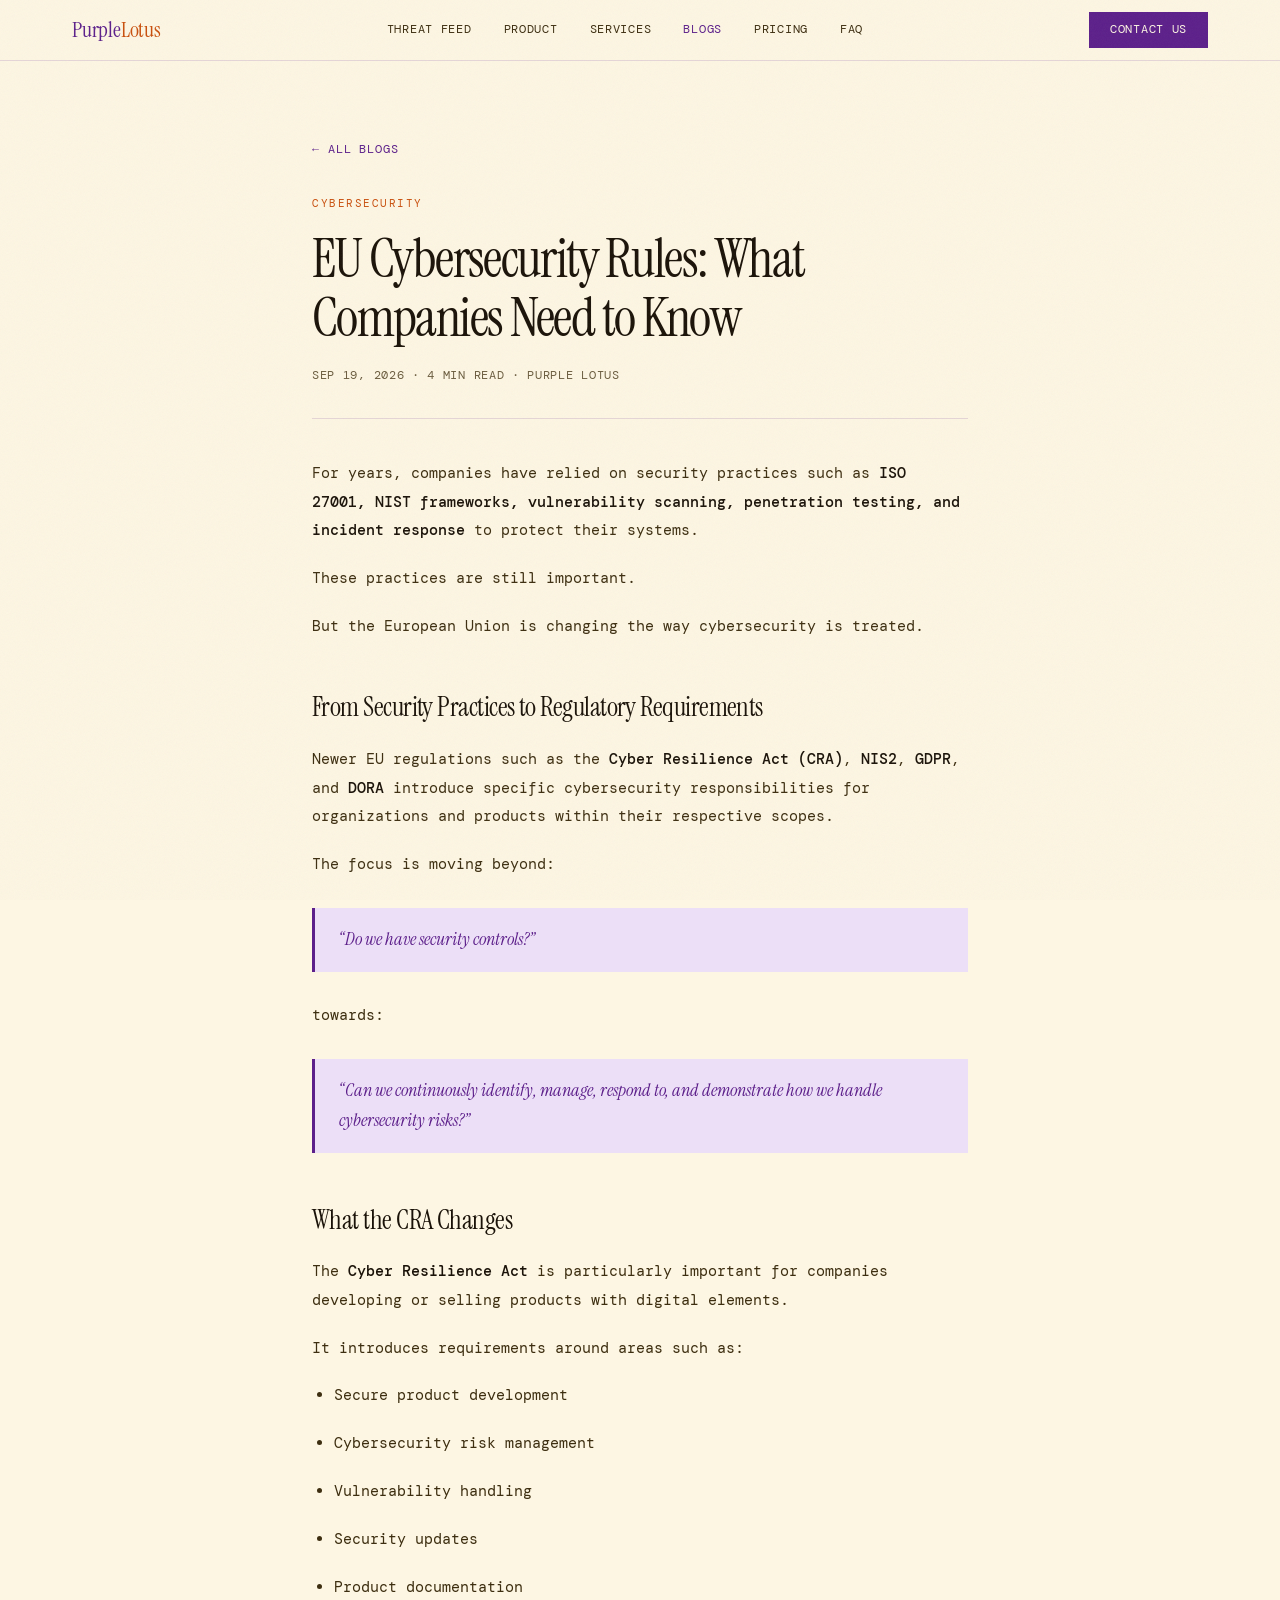
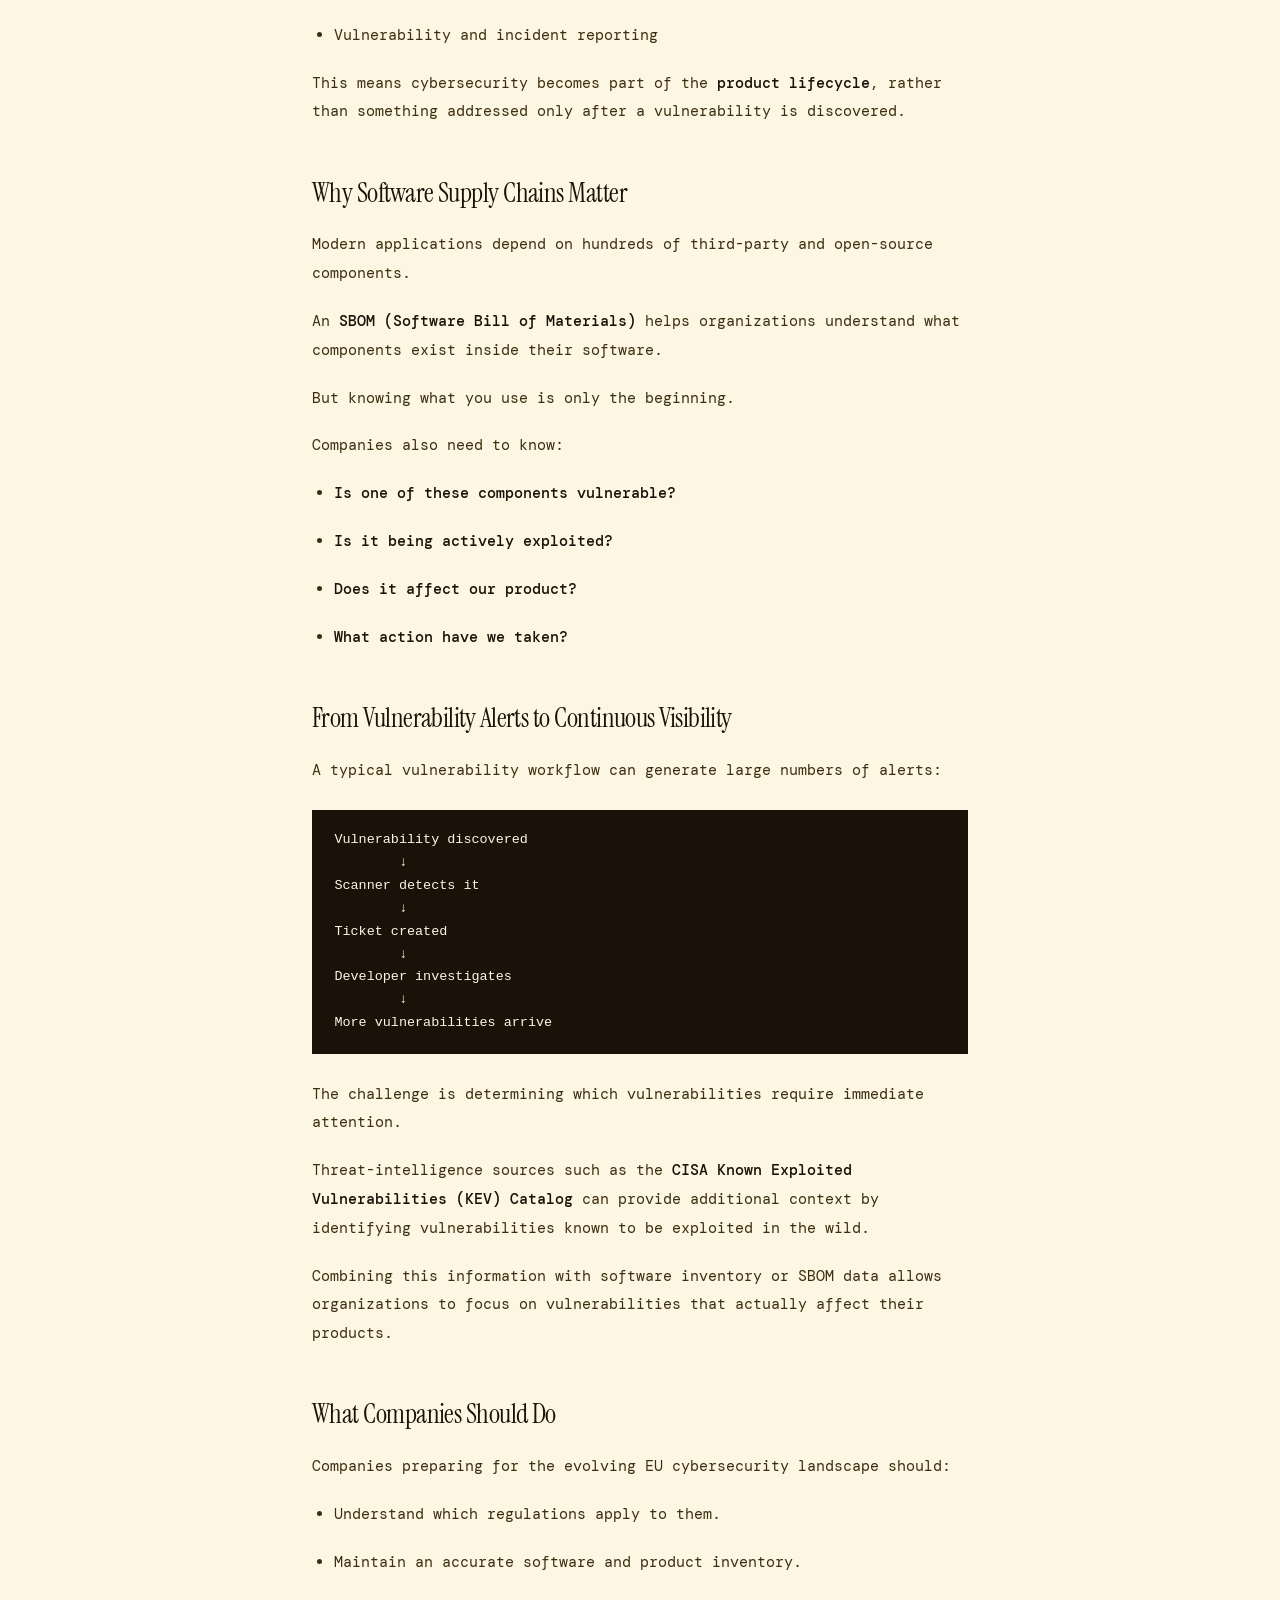
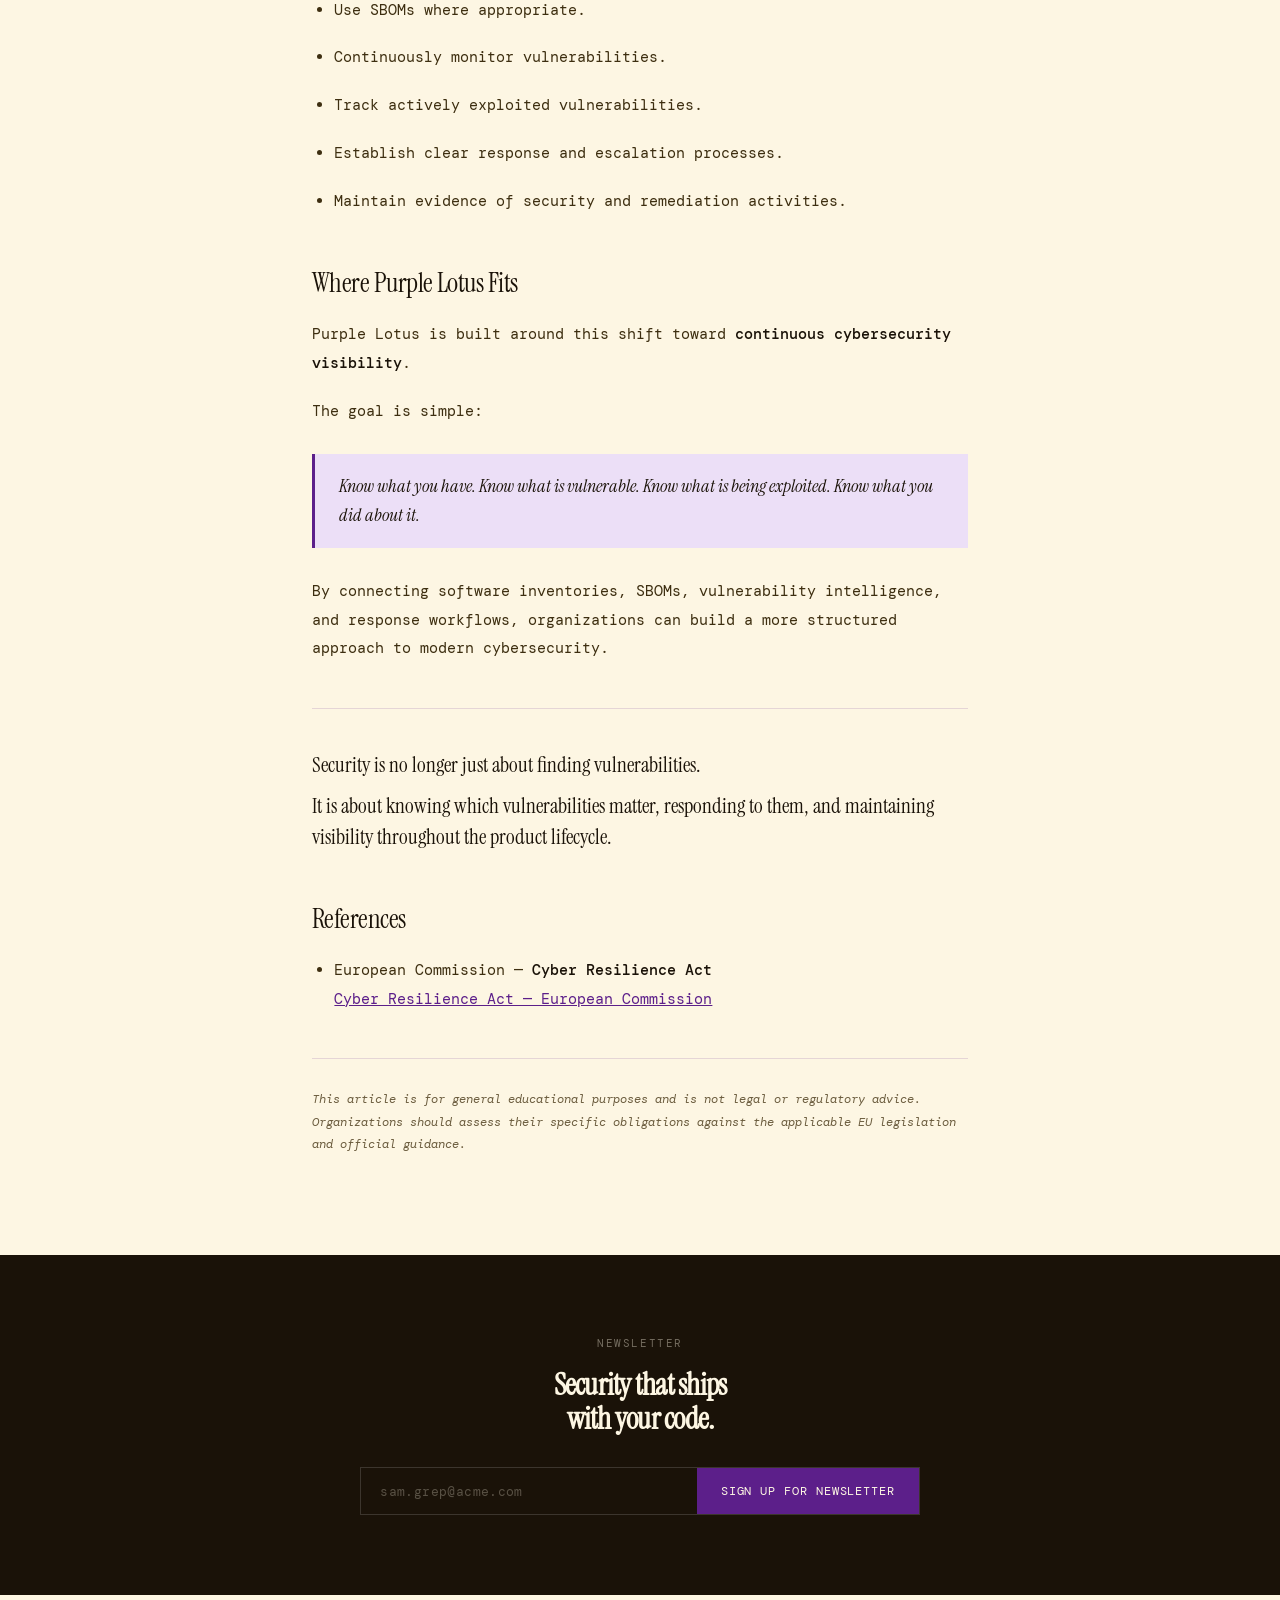
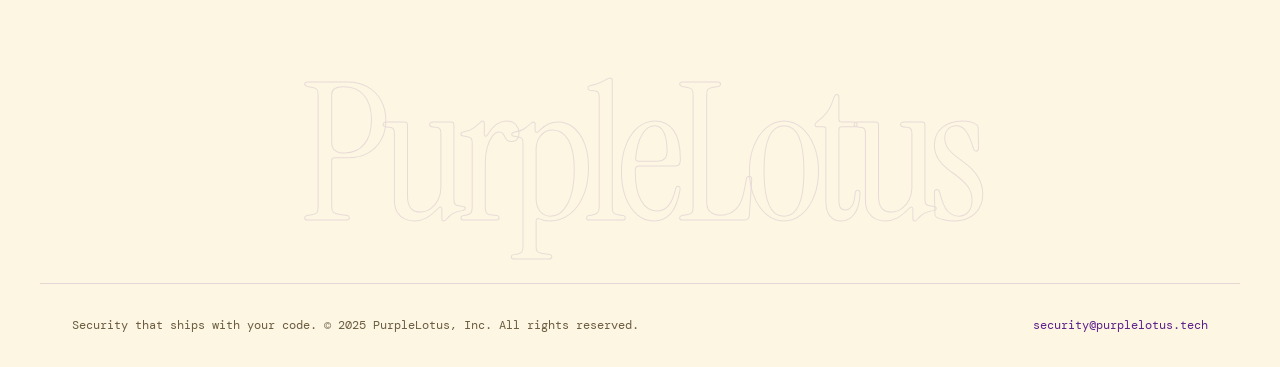
==== blogs.html @ af88f409 "Create blogs.html" ====
<!DOCTYPE html>
<html lang="en">
<head>
<meta charset="UTF-8">
<meta name="viewport" content="width=device-width, initial-scale=1.0">
<!-- 1. EDIT: page title + description (used by Google and link previews) -->
<title>EU Cybersecurity Rules: What Companies Need to Know — PurpleLotus</title>
<meta name="description" content="How the EU is changing cybersecurity requirements and why continuous vulnerability visibility matters.">
<link rel="preconnect" href="https://fonts.googleapis.com">
<link href="https://fonts.googleapis.com/css2?family=Instrument+Serif:ital@0;1&family=DM+Mono:wght@300;400;500&family=Syne:wght@400;600;700;800&display=swap" rel="stylesheet">
<style>

:root {
  /* FONTS: change these 3 lines to match your site (and the Google Fonts <link> above) */
  --font-display: 'Instrument Serif', serif;   /* headings, quotes, logo */
  --font-body: 'DM Mono', monospace;           /* paragraphs, nav, labels */
  --font-name: 'Syne', sans-serif;             /* bold names */
      --cream: #fdf6e3;
      --cream-dark: #f5ead0;
      --ink: #1a1208;
      --ink-mid: #3d2e10;
      --purple: #5c1f8a;
      --purple-light: #8b44c8;
      --purple-pale: #ecdff7;
      --orange: #c94f0c;
      --gray-text: #6b5c3e;
      --border: rgba(92,31,138,0.15);
    }
    *, *::before, *::after { box-sizing: border-box; margin: 0; padding: 0; }
    html { scroll-behavior: smooth; }
    body {
      background: var(--cream); color: var(--ink);
      font-family: var(--font-body); font-size: 15px;
      line-height: 1.6; overflow-x: hidden;
    }
    body::before {
      content: ''; position: fixed; inset: 0; pointer-events: none; z-index: 9999; opacity: 0.05;
      background-image: url("data:image/svg+xml,%3Csvg xmlns='http://www.w3.org/2000/svg' width='300' height='300'%3E%3Cfilter id='n'%3E%3CfeTurbulence type='fractalNoise' baseFrequency='0.88' numOctaves='4' stitchTiles='stitch'/%3E%3C/filter%3E%3Crect width='300' height='300' filter='url(%23n)' opacity='1'/%3E%3C/svg%3E");
      background-size: 180px 180px;
    }

    /* HEADER */
    header {
      position: fixed; top: 0; left: 0; right: 0; z-index: 100;
      background: rgba(253,246,227,0.93); backdrop-filter: blur(14px);
      -webkit-backdrop-filter: blur(14px); border-bottom: 1px solid var(--border);
    }
    .header-inner {
      max-width: 1200px; margin: 0 auto; padding: 0 2rem;
      height: 60px; display: flex; align-items: center; justify-content: space-between;
    }
    .logo { font-family: var(--font-display); font-size: 1.35rem; color: var(--purple); text-decoration: none; letter-spacing: -0.01em; }
    .logo span { color: var(--orange); }
    nav { display: flex; gap: 2rem; align-items: center; }
    nav a { font-family: var(--font-body); font-size: 0.75rem; color: var(--ink-mid); text-decoration: none; letter-spacing: 0.06em; text-transform: uppercase; transition: color 0.2s; }
    nav a:hover { color: var(--purple); }
    .btn-primary { font-family: var(--font-body); font-size: 0.75rem; letter-spacing: 0.06em; text-transform: uppercase; background: var(--purple); color: var(--cream); border: none; padding: 0.55rem 1.3rem; cursor: pointer; text-decoration: none; transition: background 0.2s, transform 0.15s; display: inline-block; }
    .btn-primary:hover { background: var(--purple-light); transform: translateY(-1px); }
    .btn-ghost { font-family: var(--font-body); font-size: 0.75rem; letter-spacing: 0.06em; text-transform: uppercase; background: transparent; color: var(--ink); border: 1px solid currentColor; padding: 0.55rem 1.3rem; cursor: pointer; text-decoration: none; transition: all 0.2s; display: inline-block; }
    .btn-ghost:hover { color: var(--purple); border-color: var(--purple); }

    /* SECTIONS */
    .section { max-width: 1200px; margin: 0 auto; padding: 6rem 2rem; }
    .section-label { font-family: var(--font-body); font-size: 0.68rem; letter-spacing: 0.14em; text-transform: uppercase; color: var(--orange); margin-bottom: 1rem; display: block; }
    .section-title { font-family: var(--font-display); font-size: clamp(1.9rem, 3vw, 2.8rem); line-height: 1.1; letter-spacing: -0.025em; color: var(--ink); margin-bottom: 2rem; }
    .section-title em { font-style: italic; color: var(--purple); }

    
/* POST */
nav a.active { color: var(--purple); }
.post { max-width: 720px; margin: 0 auto; padding: 8.5rem 2rem 5rem; }
.back-link { font-size: 0.72rem; letter-spacing: 0.08em; text-transform: uppercase; color: var(--purple); text-decoration: none; }
.back-link:hover { text-decoration: underline; }
.post-tag { display: block; margin: 2.2rem 0 1rem; font-size: 0.68rem; letter-spacing: 0.14em; text-transform: uppercase; color: var(--orange); }
.post h1 { font-family: var(--font-display); font-weight: 400; font-size: clamp(2.2rem, 4.5vw, 3.4rem); line-height: 1.1; letter-spacing: -0.03em; margin-bottom: 1.2rem; }
.post-meta { font-size: 0.72rem; letter-spacing: 0.06em; text-transform: uppercase; color: var(--gray-text); padding-bottom: 2rem; border-bottom: 1px solid var(--border); margin-bottom: 2.5rem; }
.post-body p, .post-body li { font-size: 0.92rem; color: var(--ink-mid); line-height: 1.95; margin-bottom: 1.2rem; }
.post-body h2 { font-family: var(--font-display); font-weight: 400; font-size: 1.7rem; letter-spacing: -0.02em; margin: 2.8rem 0 1rem; color: var(--ink); }
.post-body h3 { font-family: var(--font-display); font-weight: 400; font-size: 1.25rem; margin: 2rem 0 0.6rem; }
.post-body ul, .post-body ol { padding-left: 1.4rem; margin-bottom: 1.2rem; }
.post-body a { color: var(--purple); }
.post-body strong { color: var(--ink); font-weight: 500; }
.post-body blockquote { border-left: 3px solid var(--purple); background: var(--purple-pale); padding: 1.1rem 1.5rem; margin: 1.8rem 0; font-family: var(--font-display); font-style: italic; font-size: 1.15rem; color: var(--purple); }
.post-body code { background: var(--cream-dark); padding: 0.1rem 0.4rem; font-size: 0.84rem; }
.post-body pre { background: var(--ink); color: var(--cream); padding: 1.2rem 1.4rem; overflow-x: auto; margin: 1.6rem 0; font-size: 0.8rem; line-height: 1.7; }
.post-body pre code { background: none; padding: 0; }
.post-body img { max-width: 100%; height: auto; margin: 1.5rem 0; border: 1px solid var(--border); }
.post-body hr { border: none; border-top: 1px solid var(--border); margin: 2.8rem 0 1.8rem; }
.post-body .callout { font-family: var(--font-display); font-size: 1.3rem; line-height: 1.5; color: var(--ink); margin: 2.5rem 0 1rem; }
.post-body .callout strong { display: block; font-weight: 400; margin-bottom: 0.6rem; }
.post-body .disclaimer { font-style: italic; font-size: 0.78rem; color: var(--gray-text); line-height: 1.8; }
.post-body .references li { margin-bottom: 0.6rem; }
@media (max-width: 768px) { nav { display: none; } .post { padding-top: 6.5rem; } }
/* NEWSLETTER */
    .newsletter-section { background: var(--ink); padding: 5rem 2rem; }
    .newsletter-inner { max-width: 560px; margin: 0 auto; text-align: center; }
    .newsletter-inner .section-label { color: rgba(253,246,227,0.4); }
    .newsletter-inner .section-title { color: var(--cream); font-size: 1.9rem; margin-top: 0.5rem; }
    .newsletter-form { display: flex; margin-top: 2rem; border: 1px solid rgba(255,255,255,0.15); }
    .newsletter-form input { flex: 1; background: transparent; border: none; outline: none; padding: 0.9rem 1.2rem; font-family: var(--font-body); font-size: 0.82rem; color: var(--cream); letter-spacing: 0.03em; }
    .newsletter-form input::placeholder { color: rgba(253,246,227,0.28); }
    .newsletter-form button { background: var(--purple); border: none; color: var(--cream); padding: 0.9rem 1.5rem; font-family: var(--font-body); font-size: 0.72rem; letter-spacing: 0.08em; text-transform: uppercase; cursor: pointer; transition: background 0.2s; white-space: nowrap; }
    .newsletter-form button:hover { background: var(--purple-light); }

    /* WORDMARK + FOOTER */
    .wordmark-section { padding: 4rem 2rem 2rem; text-align: center; overflow: hidden; }
    .big-wordmark { font-family: var(--font-display); font-size: clamp(4rem, 15vw, 14rem); letter-spacing: -0.05em; line-height: 1; color: transparent; -webkit-text-stroke: 1px var(--purple); opacity: 0.12; user-select: none; }
    footer { border-top: 1px solid var(--border); padding: 2rem; display: flex; justify-content: space-between; align-items: center; max-width: 1200px; margin: 0 auto; }
    footer p { font-size: 0.74rem; color: var(--gray-text); }
    footer a { color: var(--purple); text-decoration: none; }

    /* SCROLL REVEAL */
    .reveal { opacity: 0; transform: translateY(22px); transition: opacity 0.65s ease, transform 0.65s ease; }
    .reveal.visible { opacity: 1; transform: none; }

    </style>
</head>
<body>

<header>
<div class="header-inner">
<a href="/index.html" class="logo">Purple<span>Lotus</span></a>
<nav>
<a href="/index.html#threat-feed">Threat Feed</a>
<a href="/index.html#product">Product</a>
<a href="/index.html#services">Services</a>
<a href="/blogs.html" class="active">Blogs</a>
<a href="/index.html#pricing">Pricing</a>
<a href="/index.html#faq">FAQ</a>
</nav>
<a href="mailto:security@purplelotus.tech" class="btn-primary">Contact Us</a>
</div>
</header>

<article class="post">
<a href="/blogs.html" class="back-link">&larr; All blogs</a>

<span class="post-tag">Cybersecurity</span>
<h1>EU Cybersecurity Rules: What Companies Need to Know</h1>
<div class="post-meta">Sep 19, 2026 &middot; 4 min read &middot; Purple Lotus</div>

<div class="post-body">
<p>For years, companies have relied on security practices such as <strong>ISO 27001, NIST frameworks, vulnerability scanning, penetration testing, and incident response</strong> to protect their systems.</p>
<p>These practices are still important.</p>
<p>But the European Union is changing the way cybersecurity is treated.</p>

<h2>From Security Practices to Regulatory Requirements</h2>
<p>Newer EU regulations such as the <strong>Cyber Resilience Act (CRA)</strong>, <strong>NIS2</strong>, <strong>GDPR</strong>, and <strong>DORA</strong> introduce specific cybersecurity responsibilities for organizations and products within their respective scopes.</p>
<p>The focus is moving beyond:</p>
<blockquote>&ldquo;Do we have security controls?&rdquo;</blockquote>
<p>towards:</p>
<blockquote>&ldquo;Can we continuously identify, manage, respond to, and demonstrate how we handle cybersecurity risks?&rdquo;</blockquote>

<h2>What the CRA Changes</h2>
<p>The <strong>Cyber Resilience Act</strong> is particularly important for companies developing or selling products with digital elements.</p>
<p>It introduces requirements around areas such as:</p>
<ul>
<li>Secure product development</li>
<li>Cybersecurity risk management</li>
<li>Vulnerability handling</li>
<li>Security updates</li>
<li>Product documentation</li>
<li>Vulnerability and incident reporting</li>
</ul>
<p>This means cybersecurity becomes part of the <strong>product lifecycle</strong>, rather than something addressed only after a vulnerability is discovered.</p>

<h2>Why Software Supply Chains Matter</h2>
<p>Modern applications depend on hundreds of third-party and open-source components.</p>
<p>An <strong>SBOM (Software Bill of Materials)</strong> helps organizations understand what components exist inside their software.</p>
<p>But knowing what you use is only the beginning.</p>
<p>Companies also need to know:</p>
<ul>
<li><strong>Is one of these components vulnerable?</strong></li>
<li><strong>Is it being actively exploited?</strong></li>
<li><strong>Does it affect our product?</strong></li>
<li><strong>What action have we taken?</strong></li>
</ul>

<h2>From Vulnerability Alerts to Continuous Visibility</h2>
<p>A typical vulnerability workflow can generate large numbers of alerts:</p>
<pre><code>Vulnerability discovered
        &darr;
Scanner detects it
        &darr;
Ticket created
        &darr;
Developer investigates
        &darr;
More vulnerabilities arrive</code></pre>
<p>The challenge is determining which vulnerabilities require immediate attention.</p>
<p>Threat-intelligence sources such as the <strong>CISA Known Exploited Vulnerabilities (KEV) Catalog</strong> can provide additional context by identifying vulnerabilities known to be exploited in the wild.</p>
<p>Combining this information with software inventory or SBOM data allows organizations to focus on vulnerabilities that actually affect their products.</p>

<h2>What Companies Should Do</h2>
<p>Companies preparing for the evolving EU cybersecurity landscape should:</p>
<ul>
<li>Understand which regulations apply to them.</li>
<li>Maintain an accurate software and product inventory.</li>
<li>Use SBOMs where appropriate.</li>
<li>Continuously monitor vulnerabilities.</li>
<li>Track actively exploited vulnerabilities.</li>
<li>Establish clear response and escalation processes.</li>
<li>Maintain evidence of security and remediation activities.</li>
</ul>

<h2>Where Purple Lotus Fits</h2>
<p>Purple Lotus is built around this shift toward <strong>continuous cybersecurity visibility</strong>.</p>
<p>The goal is simple:</p>
<blockquote><strong>Know what you have. Know what is vulnerable. Know what is being exploited. Know what you did about it.</strong></blockquote>
<p>By connecting software inventories, SBOMs, vulnerability intelligence, and response workflows, organizations can build a more structured approach to modern cybersecurity.</p>

<hr>
<p class="callout"><strong>Security is no longer just about finding vulnerabilities.</strong> It is about knowing which vulnerabilities matter, responding to them, and maintaining visibility throughout the product lifecycle.</p>

<h2>References</h2>
<ul class="references">
<li>European Commission &mdash; <strong>Cyber Resilience Act</strong><br>
<a href="https://digital-strategy.ec.europa.eu/en/policies/cyber-resilience-act" target="_blank" rel="noopener">Cyber Resilience Act &mdash; European Commission</a></li>
</ul>

<hr>
<p class="disclaimer">This article is for general educational purposes and is not legal or regulatory advice. Organizations should assess their specific obligations against the applicable EU legislation and official guidance.</p>
</div>
</article>

<div class="newsletter-section">
<div class="newsletter-inner">
<span class="section-label">Newsletter</span>
<h2 class="section-title">Security that ships<br>with your code.</h2>
<div class="newsletter-form">
<input type="email" placeholder="sam.grep@acme.com">
<button>Sign Up for Newsletter</button>
</div>
</div>
</div>

<div class="wordmark-section"><div class="big-wordmark">PurpleLotus</div></div>

<footer>
<p>Security that ships with your code. &copy; 2025 PurpleLotus, Inc. All rights reserved.</p>
<p><a href="mailto:security@purplelotus.tech">security@purplelotus.tech</a></p>
</footer>
</body>
</html>
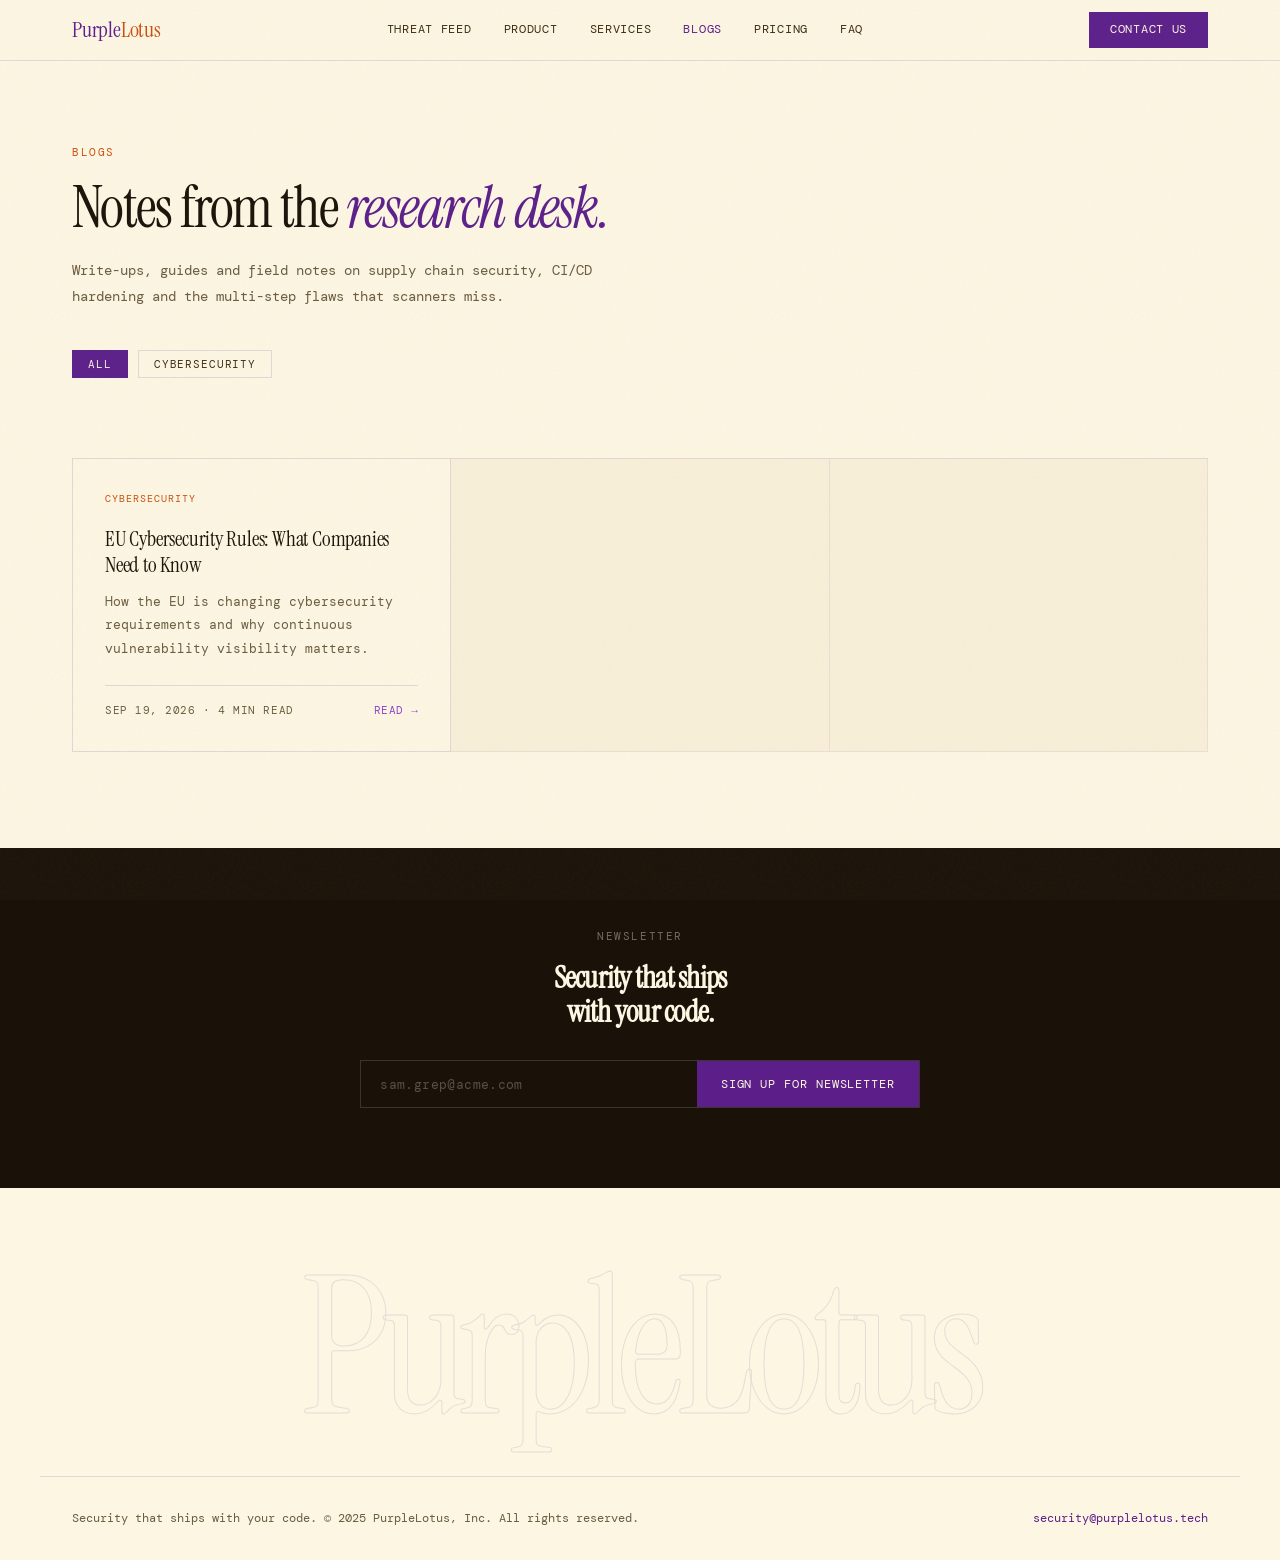
==== commit a2e16dc6: "Update blogs.html" ====
--- a/blogs.html
+++ b/blogs.html
@@ -3,18 +3,12 @@
 <head>
 <meta charset="UTF-8">
 <meta name="viewport" content="width=device-width, initial-scale=1.0">
-<!-- 1. EDIT: page title + description (used by Google and link previews) -->
-<title>EU Cybersecurity Rules: What Companies Need to Know — PurpleLotus</title>
-<meta name="description" content="How the EU is changing cybersecurity requirements and why continuous vulnerability visibility matters.">
+<title>Blogs — PurpleLotus</title>
+<meta name="description" content="Research notes, guides and write-ups on supply chain security, CI/CD hardening and business logic flaws from the PurpleLotus team.">
 <link rel="preconnect" href="https://fonts.googleapis.com">
 <link href="https://fonts.googleapis.com/css2?family=Instrument+Serif:ital@0;1&family=DM+Mono:wght@300;400;500&family=Syne:wght@400;600;700;800&display=swap" rel="stylesheet">
 <style>
-
 :root {
-  /* FONTS: change these 3 lines to match your site (and the Google Fonts <link> above) */
-  --font-display: 'Instrument Serif', serif;   /* headings, quotes, logo */
-  --font-body: 'DM Mono', monospace;           /* paragraphs, nav, labels */
-  --font-name: 'Syne', sans-serif;             /* bold names */
       --cream: #fdf6e3;
       --cream-dark: #f5ead0;
       --ink: #1a1208;
@@ -30,7 +24,7 @@
     html { scroll-behavior: smooth; }
     body {
       background: var(--cream); color: var(--ink);
-      font-family: var(--font-body); font-size: 15px;
+      font-family: 'DM Mono', monospace; font-size: 15px;
       line-height: 1.6; overflow-x: hidden;
     }
     body::before {
@@ -49,62 +43,65 @@
       max-width: 1200px; margin: 0 auto; padding: 0 2rem;
       height: 60px; display: flex; align-items: center; justify-content: space-between;
     }
-    .logo { font-family: var(--font-display); font-size: 1.35rem; color: var(--purple); text-decoration: none; letter-spacing: -0.01em; }
+    .logo { font-family: 'Instrument Serif', serif; font-size: 1.35rem; color: var(--purple); text-decoration: none; letter-spacing: -0.01em; }
     .logo span { color: var(--orange); }
     nav { display: flex; gap: 2rem; align-items: center; }
-    nav a { font-family: var(--font-body); font-size: 0.75rem; color: var(--ink-mid); text-decoration: none; letter-spacing: 0.06em; text-transform: uppercase; transition: color 0.2s; }
+    nav a { font-family: 'DM Mono', monospace; font-size: 0.75rem; color: var(--ink-mid); text-decoration: none; letter-spacing: 0.06em; text-transform: uppercase; transition: color 0.2s; }
     nav a:hover { color: var(--purple); }
-    .btn-primary { font-family: var(--font-body); font-size: 0.75rem; letter-spacing: 0.06em; text-transform: uppercase; background: var(--purple); color: var(--cream); border: none; padding: 0.55rem 1.3rem; cursor: pointer; text-decoration: none; transition: background 0.2s, transform 0.15s; display: inline-block; }
+    .btn-primary { font-family: 'DM Mono', monospace; font-size: 0.75rem; letter-spacing: 0.06em; text-transform: uppercase; background: var(--purple); color: var(--cream); border: none; padding: 0.55rem 1.3rem; cursor: pointer; text-decoration: none; transition: background 0.2s, transform 0.15s; display: inline-block; }
     .btn-primary:hover { background: var(--purple-light); transform: translateY(-1px); }
-    .btn-ghost { font-family: var(--font-body); font-size: 0.75rem; letter-spacing: 0.06em; text-transform: uppercase; background: transparent; color: var(--ink); border: 1px solid currentColor; padding: 0.55rem 1.3rem; cursor: pointer; text-decoration: none; transition: all 0.2s; display: inline-block; }
+    .btn-ghost { font-family: 'DM Mono', monospace; font-size: 0.75rem; letter-spacing: 0.06em; text-transform: uppercase; background: transparent; color: var(--ink); border: 1px solid currentColor; padding: 0.55rem 1.3rem; cursor: pointer; text-decoration: none; transition: all 0.2s; display: inline-block; }
     .btn-ghost:hover { color: var(--purple); border-color: var(--purple); }
 
     /* SECTIONS */
     .section { max-width: 1200px; margin: 0 auto; padding: 6rem 2rem; }
-    .section-label { font-family: var(--font-body); font-size: 0.68rem; letter-spacing: 0.14em; text-transform: uppercase; color: var(--orange); margin-bottom: 1rem; display: block; }
-    .section-title { font-family: var(--font-display); font-size: clamp(1.9rem, 3vw, 2.8rem); line-height: 1.1; letter-spacing: -0.025em; color: var(--ink); margin-bottom: 2rem; }
+    .section-label { font-family: 'DM Mono', monospace; font-size: 0.68rem; letter-spacing: 0.14em; text-transform: uppercase; color: var(--orange); margin-bottom: 1rem; display: block; }
+    .section-title { font-family: 'Instrument Serif', serif; font-size: clamp(1.9rem, 3vw, 2.8rem); line-height: 1.1; letter-spacing: -0.025em; color: var(--ink); margin-bottom: 2rem; }
     .section-title em { font-style: italic; color: var(--purple); }
 
-    
-/* POST */
+    /* BLOGS */
+.blog-head { display: flex; justify-content: space-between; align-items: flex-end; flex-wrap: wrap; gap: 1.5rem; margin-bottom: 2.5rem; }
+.blog-head .section-title { margin-bottom: 0; }
+.blog-grid { display: grid; grid-template-columns: repeat(3,1fr); border-top: 1px solid var(--border); border-left: 1px solid var(--border); }
+.blog-card { display: flex; flex-direction: column; padding: 2rem; border-right: 1px solid var(--border); border-bottom: 1px solid var(--border); text-decoration: none; color: inherit; background: var(--cream); transition: background 0.2s; animation: blogIn 0.5s ease both; }
+a.blog-card:hover { background: var(--purple-pale); }
+a.blog-card:hover .blog-arrow { color: var(--purple); transform: translateX(3px); }
+.blog-card.is-soon { cursor: default; }
+.blog-card.is-filler { background: var(--cream-dark); opacity: 0.55; animation: none; }
+.blog-tag { font-family: 'DM Mono', monospace; font-size: 0.65rem; letter-spacing: 0.1em; text-transform: uppercase; color: var(--orange); margin-bottom: 1.1rem; }
+.blog-card h3 { font-family: 'Instrument Serif', serif; font-size: 1.3rem; line-height: 1.25; letter-spacing: -0.01em; color: var(--ink); margin-bottom: 0.75rem; font-weight: 400; }
+.blog-card p { font-size: 0.82rem; color: var(--gray-text); line-height: 1.8; margin-bottom: 1.5rem; }
+.blog-meta { margin-top: auto; display: flex; justify-content: space-between; align-items: center; gap: 1rem; font-size: 0.68rem; letter-spacing: 0.05em; text-transform: uppercase; color: var(--gray-text); padding-top: 1rem; border-top: 1px solid var(--border); }
+.blog-arrow { color: var(--purple-light); transition: transform 0.2s, color 0.2s; white-space: nowrap; }
+.blog-empty { grid-column: 1 / -1; padding: 3rem 1.5rem; text-align: center; font-size: 0.85rem; color: var(--gray-text); border-right: 1px solid var(--border); border-bottom: 1px solid var(--border); }
+@keyframes blogIn { from { opacity: 0; transform: translateY(12px); } to { opacity: 1; transform: none; } }
+
+
+/* BLOG PAGE */
+.page-hero { max-width: 1200px; margin: 0 auto; padding: 9rem 2rem 3rem; }
+.page-title { font-family: 'Instrument Serif', serif; font-size: clamp(2.6rem, 4.5vw, 4rem); line-height: 1.07; letter-spacing: -0.03em; color: var(--ink); font-weight: 400; max-width: 760px; margin-bottom: 1.2rem; }
+.page-title em { font-style: italic; color: var(--purple); }
+.page-sub { font-size: 0.87rem; color: var(--gray-text); max-width: 520px; line-height: 1.85; }
+.filter-row { display: flex; gap: 0.6rem; flex-wrap: wrap; margin: 2.5rem 0 2rem; }
+.chip { font-family: 'DM Mono', monospace; font-size: 0.68rem; letter-spacing: 0.08em; text-transform: uppercase; border: 1px solid var(--border); background: var(--cream); color: var(--ink-mid); padding: 0.4rem 0.95rem; cursor: pointer; transition: all 0.2s; }
+.chip:hover { border-color: var(--purple); color: var(--purple); }
+.chip.active { background: var(--purple); border-color: var(--purple); color: var(--cream); }
+.blog-section { max-width: 1200px; margin: 0 auto; padding: 0 2rem 6rem; }
 nav a.active { color: var(--purple); }
-.post { max-width: 720px; margin: 0 auto; padding: 8.5rem 2rem 5rem; }
-.back-link { font-size: 0.72rem; letter-spacing: 0.08em; text-transform: uppercase; color: var(--purple); text-decoration: none; }
-.back-link:hover { text-decoration: underline; }
-.post-tag { display: block; margin: 2.2rem 0 1rem; font-size: 0.68rem; letter-spacing: 0.14em; text-transform: uppercase; color: var(--orange); }
-.post h1 { font-family: var(--font-display); font-weight: 400; font-size: clamp(2.2rem, 4.5vw, 3.4rem); line-height: 1.1; letter-spacing: -0.03em; margin-bottom: 1.2rem; }
-.post-meta { font-size: 0.72rem; letter-spacing: 0.06em; text-transform: uppercase; color: var(--gray-text); padding-bottom: 2rem; border-bottom: 1px solid var(--border); margin-bottom: 2.5rem; }
-.post-body p, .post-body li { font-size: 0.92rem; color: var(--ink-mid); line-height: 1.95; margin-bottom: 1.2rem; }
-.post-body h2 { font-family: var(--font-display); font-weight: 400; font-size: 1.7rem; letter-spacing: -0.02em; margin: 2.8rem 0 1rem; color: var(--ink); }
-.post-body h3 { font-family: var(--font-display); font-weight: 400; font-size: 1.25rem; margin: 2rem 0 0.6rem; }
-.post-body ul, .post-body ol { padding-left: 1.4rem; margin-bottom: 1.2rem; }
-.post-body a { color: var(--purple); }
-.post-body strong { color: var(--ink); font-weight: 500; }
-.post-body blockquote { border-left: 3px solid var(--purple); background: var(--purple-pale); padding: 1.1rem 1.5rem; margin: 1.8rem 0; font-family: var(--font-display); font-style: italic; font-size: 1.15rem; color: var(--purple); }
-.post-body code { background: var(--cream-dark); padding: 0.1rem 0.4rem; font-size: 0.84rem; }
-.post-body pre { background: var(--ink); color: var(--cream); padding: 1.2rem 1.4rem; overflow-x: auto; margin: 1.6rem 0; font-size: 0.8rem; line-height: 1.7; }
-.post-body pre code { background: none; padding: 0; }
-.post-body img { max-width: 100%; height: auto; margin: 1.5rem 0; border: 1px solid var(--border); }
-.post-body hr { border: none; border-top: 1px solid var(--border); margin: 2.8rem 0 1.8rem; }
-.post-body .callout { font-family: var(--font-display); font-size: 1.3rem; line-height: 1.5; color: var(--ink); margin: 2.5rem 0 1rem; }
-.post-body .callout strong { display: block; font-weight: 400; margin-bottom: 0.6rem; }
-.post-body .disclaimer { font-style: italic; font-size: 0.78rem; color: var(--gray-text); line-height: 1.8; }
-.post-body .references li { margin-bottom: 0.6rem; }
-@media (max-width: 768px) { nav { display: none; } .post { padding-top: 6.5rem; } }
 /* NEWSLETTER */
     .newsletter-section { background: var(--ink); padding: 5rem 2rem; }
     .newsletter-inner { max-width: 560px; margin: 0 auto; text-align: center; }
     .newsletter-inner .section-label { color: rgba(253,246,227,0.4); }
     .newsletter-inner .section-title { color: var(--cream); font-size: 1.9rem; margin-top: 0.5rem; }
     .newsletter-form { display: flex; margin-top: 2rem; border: 1px solid rgba(255,255,255,0.15); }
-    .newsletter-form input { flex: 1; background: transparent; border: none; outline: none; padding: 0.9rem 1.2rem; font-family: var(--font-body); font-size: 0.82rem; color: var(--cream); letter-spacing: 0.03em; }
+    .newsletter-form input { flex: 1; background: transparent; border: none; outline: none; padding: 0.9rem 1.2rem; font-family: 'DM Mono', monospace; font-size: 0.82rem; color: var(--cream); letter-spacing: 0.03em; }
     .newsletter-form input::placeholder { color: rgba(253,246,227,0.28); }
-    .newsletter-form button { background: var(--purple); border: none; color: var(--cream); padding: 0.9rem 1.5rem; font-family: var(--font-body); font-size: 0.72rem; letter-spacing: 0.08em; text-transform: uppercase; cursor: pointer; transition: background 0.2s; white-space: nowrap; }
+    .newsletter-form button { background: var(--purple); border: none; color: var(--cream); padding: 0.9rem 1.5rem; font-family: 'DM Mono', monospace; font-size: 0.72rem; letter-spacing: 0.08em; text-transform: uppercase; cursor: pointer; transition: background 0.2s; white-space: nowrap; }
     .newsletter-form button:hover { background: var(--purple-light); }
 
     /* WORDMARK + FOOTER */
     .wordmark-section { padding: 4rem 2rem 2rem; text-align: center; overflow: hidden; }
-    .big-wordmark { font-family: var(--font-display); font-size: clamp(4rem, 15vw, 14rem); letter-spacing: -0.05em; line-height: 1; color: transparent; -webkit-text-stroke: 1px var(--purple); opacity: 0.12; user-select: none; }
+    .big-wordmark { font-family: 'Instrument Serif', serif; font-size: clamp(4rem, 15vw, 14rem); letter-spacing: -0.05em; line-height: 1; color: transparent; -webkit-text-stroke: 1px var(--purple); opacity: 0.12; user-select: none; }
     footer { border-top: 1px solid var(--border); padding: 2rem; display: flex; justify-content: space-between; align-items: center; max-width: 1200px; margin: 0 auto; }
     footer p { font-size: 0.74rem; color: var(--gray-text); }
     footer a { color: var(--purple); text-decoration: none; }
@@ -113,116 +110,48 @@
     .reveal { opacity: 0; transform: translateY(22px); transition: opacity 0.65s ease, transform 0.65s ease; }
     .reveal.visible { opacity: 1; transform: none; }
 
-    </style>
+    @media (max-width: 768px) {
+.blog-grid { grid-template-columns: 1fr; }
+.blog-card.is-filler { display: none; }
+nav { display: none; }
+.page-hero { padding-top: 6.5rem; }
+}
+</style>
 </head>
 <body>
 
+<!-- HEADER -->
 <header>
 <div class="header-inner">
-<a href="/index.html" class="logo">Purple<span>Lotus</span></a>
+<a href="/" class="logo">Purple<span>Lotus</span></a>
 <nav>
-<a href="/index.html#threat-feed">Threat Feed</a>
-<a href="/index.html#product">Product</a>
-<a href="/index.html#services">Services</a>
-<a href="/blogs.html" class="active">Blogs</a>
-<a href="/index.html#pricing">Pricing</a>
-<a href="/index.html#faq">FAQ</a>
+<a href="/threat-feed">Threat Feed</a>
+<a href="/#product">Product</a>
+<a href="/#services">Services</a>
+<a href="/blogs" class="active">Blogs</a>
+<a href="/#pricing">Pricing</a>
+<a href="/#faq">FAQ</a>
 </nav>
 <a href="mailto:security@purplelotus.tech" class="btn-primary">Contact Us</a>
 </div>
 </header>
 
-<article class="post">
-<a href="/blogs.html" class="back-link">&larr; All blogs</a>
-
-<span class="post-tag">Cybersecurity</span>
-<h1>EU Cybersecurity Rules: What Companies Need to Know</h1>
-<div class="post-meta">Sep 19, 2026 &middot; 4 min read &middot; Purple Lotus</div>
-
-<div class="post-body">
-<p>For years, companies have relied on security practices such as <strong>ISO 27001, NIST frameworks, vulnerability scanning, penetration testing, and incident response</strong> to protect their systems.</p>
-<p>These practices are still important.</p>
-<p>But the European Union is changing the way cybersecurity is treated.</p>
-
-<h2>From Security Practices to Regulatory Requirements</h2>
-<p>Newer EU regulations such as the <strong>Cyber Resilience Act (CRA)</strong>, <strong>NIS2</strong>, <strong>GDPR</strong>, and <strong>DORA</strong> introduce specific cybersecurity responsibilities for organizations and products within their respective scopes.</p>
-<p>The focus is moving beyond:</p>
-<blockquote>&ldquo;Do we have security controls?&rdquo;</blockquote>
-<p>towards:</p>
-<blockquote>&ldquo;Can we continuously identify, manage, respond to, and demonstrate how we handle cybersecurity risks?&rdquo;</blockquote>
-
-<h2>What the CRA Changes</h2>
-<p>The <strong>Cyber Resilience Act</strong> is particularly important for companies developing or selling products with digital elements.</p>
-<p>It introduces requirements around areas such as:</p>
-<ul>
-<li>Secure product development</li>
-<li>Cybersecurity risk management</li>
-<li>Vulnerability handling</li>
-<li>Security updates</li>
-<li>Product documentation</li>
-<li>Vulnerability and incident reporting</li>
-</ul>
-<p>This means cybersecurity becomes part of the <strong>product lifecycle</strong>, rather than something addressed only after a vulnerability is discovered.</p>
-
-<h2>Why Software Supply Chains Matter</h2>
-<p>Modern applications depend on hundreds of third-party and open-source components.</p>
-<p>An <strong>SBOM (Software Bill of Materials)</strong> helps organizations understand what components exist inside their software.</p>
-<p>But knowing what you use is only the beginning.</p>
-<p>Companies also need to know:</p>
-<ul>
-<li><strong>Is one of these components vulnerable?</strong></li>
-<li><strong>Is it being actively exploited?</strong></li>
-<li><strong>Does it affect our product?</strong></li>
-<li><strong>What action have we taken?</strong></li>
-</ul>
-
-<h2>From Vulnerability Alerts to Continuous Visibility</h2>
-<p>A typical vulnerability workflow can generate large numbers of alerts:</p>
-<pre><code>Vulnerability discovered
-        &darr;
-Scanner detects it
-        &darr;
-Ticket created
-        &darr;
-Developer investigates
-        &darr;
-More vulnerabilities arrive</code></pre>
-<p>The challenge is determining which vulnerabilities require immediate attention.</p>
-<p>Threat-intelligence sources such as the <strong>CISA Known Exploited Vulnerabilities (KEV) Catalog</strong> can provide additional context by identifying vulnerabilities known to be exploited in the wild.</p>
-<p>Combining this information with software inventory or SBOM data allows organizations to focus on vulnerabilities that actually affect their products.</p>
-
-<h2>What Companies Should Do</h2>
-<p>Companies preparing for the evolving EU cybersecurity landscape should:</p>
-<ul>
-<li>Understand which regulations apply to them.</li>
-<li>Maintain an accurate software and product inventory.</li>
-<li>Use SBOMs where appropriate.</li>
-<li>Continuously monitor vulnerabilities.</li>
-<li>Track actively exploited vulnerabilities.</li>
-<li>Establish clear response and escalation processes.</li>
-<li>Maintain evidence of security and remediation activities.</li>
-</ul>
-
-<h2>Where Purple Lotus Fits</h2>
-<p>Purple Lotus is built around this shift toward <strong>continuous cybersecurity visibility</strong>.</p>
-<p>The goal is simple:</p>
-<blockquote><strong>Know what you have. Know what is vulnerable. Know what is being exploited. Know what you did about it.</strong></blockquote>
-<p>By connecting software inventories, SBOMs, vulnerability intelligence, and response workflows, organizations can build a more structured approach to modern cybersecurity.</p>
-
-<hr>
-<p class="callout"><strong>Security is no longer just about finding vulnerabilities.</strong> It is about knowing which vulnerabilities matter, responding to them, and maintaining visibility throughout the product lifecycle.</p>
-
-<h2>References</h2>
-<ul class="references">
-<li>European Commission &mdash; <strong>Cyber Resilience Act</strong><br>
-<a href="https://digital-strategy.ec.europa.eu/en/policies/cyber-resilience-act" target="_blank" rel="noopener">Cyber Resilience Act &mdash; European Commission</a></li>
-</ul>
-
-<hr>
-<p class="disclaimer">This article is for general educational purposes and is not legal or regulatory advice. Organizations should assess their specific obligations against the applicable EU legislation and official guidance.</p>
-</div>
-</article>
-
+<!-- PAGE HERO -->
+<section class="page-hero">
+<span class="section-label">Blogs</span>
+<h1 class="page-title">Notes from the <em>research desk.</em></h1>
+<p class="page-sub">Write-ups, guides and field notes on supply chain security, CI/CD hardening and the multi-step flaws that scanners miss.</p>
+<div class="filter-row" id="filters"></div>
+</section>
+
+<!-- POSTS -->
+<section class="blog-section">
+<div class="blog-grid" id="blog-list">
+<div class="blog-empty">Loading posts&hellip;</div>
+</div>
+</section>
+
+<!-- NEWSLETTER -->
 <div class="newsletter-section">
 <div class="newsletter-inner">
 <span class="section-label">Newsletter</span>
@@ -234,11 +163,75 @@
 </div>
 </div>
 
-<div class="wordmark-section"><div class="big-wordmark">PurpleLotus</div></div>
-
+<!-- WORDMARK -->
+<div class="wordmark-section">
+<div class="big-wordmark">PurpleLotus</div>
+</div>
+
+<!-- FOOTER -->
 <footer>
-<p>Security that ships with your code. &copy; 2025 PurpleLotus, Inc. All rights reserved.</p>
+<p>Security that ships with your code. © 2025 PurpleLotus, Inc. All rights reserved.</p>
 <p><a href="mailto:security@purplelotus.tech">security@purplelotus.tech</a></p>
 </footer>
+
+<script>
+// BLOGS — shared card renderer, reads data/blogs.json
+window.PLBlogs = (function () {
+  const esc = (s) => String(s ?? '').replace(/[&<>"']/g, (c) => ({ '&': '&amp;', '<': '&lt;', '>': '&gt;', '"': '&quot;', "'": '&#39;' }[c]));
+  const safeUrl = (u) => (/^(https?:\/\/|\/|[\w-]+(\.html)?(#.*)?$)/.test(u || '') ? u : '');
+  const fmt = (iso) => { try { return new Date(iso).toLocaleDateString(undefined, { year: 'numeric', month: 'short', day: 'numeric' }); } catch (e) { return iso || ''; } };
+  const card = (p, i) => {
+    const url = safeUrl(p.url);
+    const ext = /^https?:\/\//.test(url) ? ' target="_blank" rel="noopener"' : '';
+    const inner = `
+      <span class="blog-tag">${esc(p.tag || 'Blog')}</span>
+      <h3>${esc(p.title)}</h3>
+      <p>${esc(p.excerpt)}</p>
+      <div class="blog-meta"><span>${esc(fmt(p.date))}${p.read_time ? ' · ' + esc(p.read_time) : ''}</span><span class="blog-arrow">${url ? 'Read →' : 'Coming soon'}</span></div>`;
+    const delay = `style="animation-delay:${i * 60}ms"`;
+    return url ? `<a class="blog-card" href="${esc(url)}"${ext} ${delay}>${inner}</a>` : `<div class="blog-card is-soon" ${delay}>${inner}</div>`;
+  };
+  const load = () => fetch('/data/blogs.json', { cache: 'no-store' })
+    .then((r) => { if (!r.ok) throw new Error('blogs.json ' + r.status); return r.json(); })
+    .then((d) => (d.posts || []).slice().sort((a, b) => new Date(b.date) - new Date(a.date)));
+  const cards = (list) => list.map(card).join('') + '<div class="blog-card is-filler" aria-hidden="true"></div>'.repeat((3 - (list.length % 3)) % 3);
+  return { card, cards, load, esc };
+})();
+
+(function initBlogPage() {
+  const listEl = document.getElementById('blog-list');
+  const filtersEl = document.getElementById('filters');
+  let posts = [];
+  let active = 'All';
+
+  const draw = () => {
+    const shown = active === 'All' ? posts : posts.filter((p) => (p.tag || 'Blog') === active);
+    listEl.innerHTML = shown.length
+      ? PLBlogs.cards(shown)
+      : '<div class="blog-empty">No posts in this category yet.</div>';
+    filtersEl.querySelectorAll('.chip').forEach((c) => c.classList.toggle('active', c.dataset.tag === active));
+  };
+
+  PLBlogs.load().then((data) => {
+    posts = data;
+    if (!posts.length) {
+      listEl.innerHTML = '<div class="blog-empty">No posts yet. Check back soon.</div>';
+      return;
+    }
+    const tags = ['All', ...new Set(posts.map((p) => p.tag || 'Blog'))];
+    filtersEl.innerHTML = tags.map((t) => `<button class="chip" data-tag="${PLBlogs.esc(t)}">${PLBlogs.esc(t)}</button>`).join('');
+    filtersEl.addEventListener('click', (e) => {
+      const b = e.target.closest('.chip');
+      if (!b) return;
+      active = b.dataset.tag;
+      draw();
+    });
+    draw();
+  }).catch((err) => {
+    console.error(err);
+    listEl.innerHTML = '<div class="blog-empty">Couldn\'t load posts right now. Try refreshing.</div>';
+  });
+})();
+</script>
 </body>
 </html>
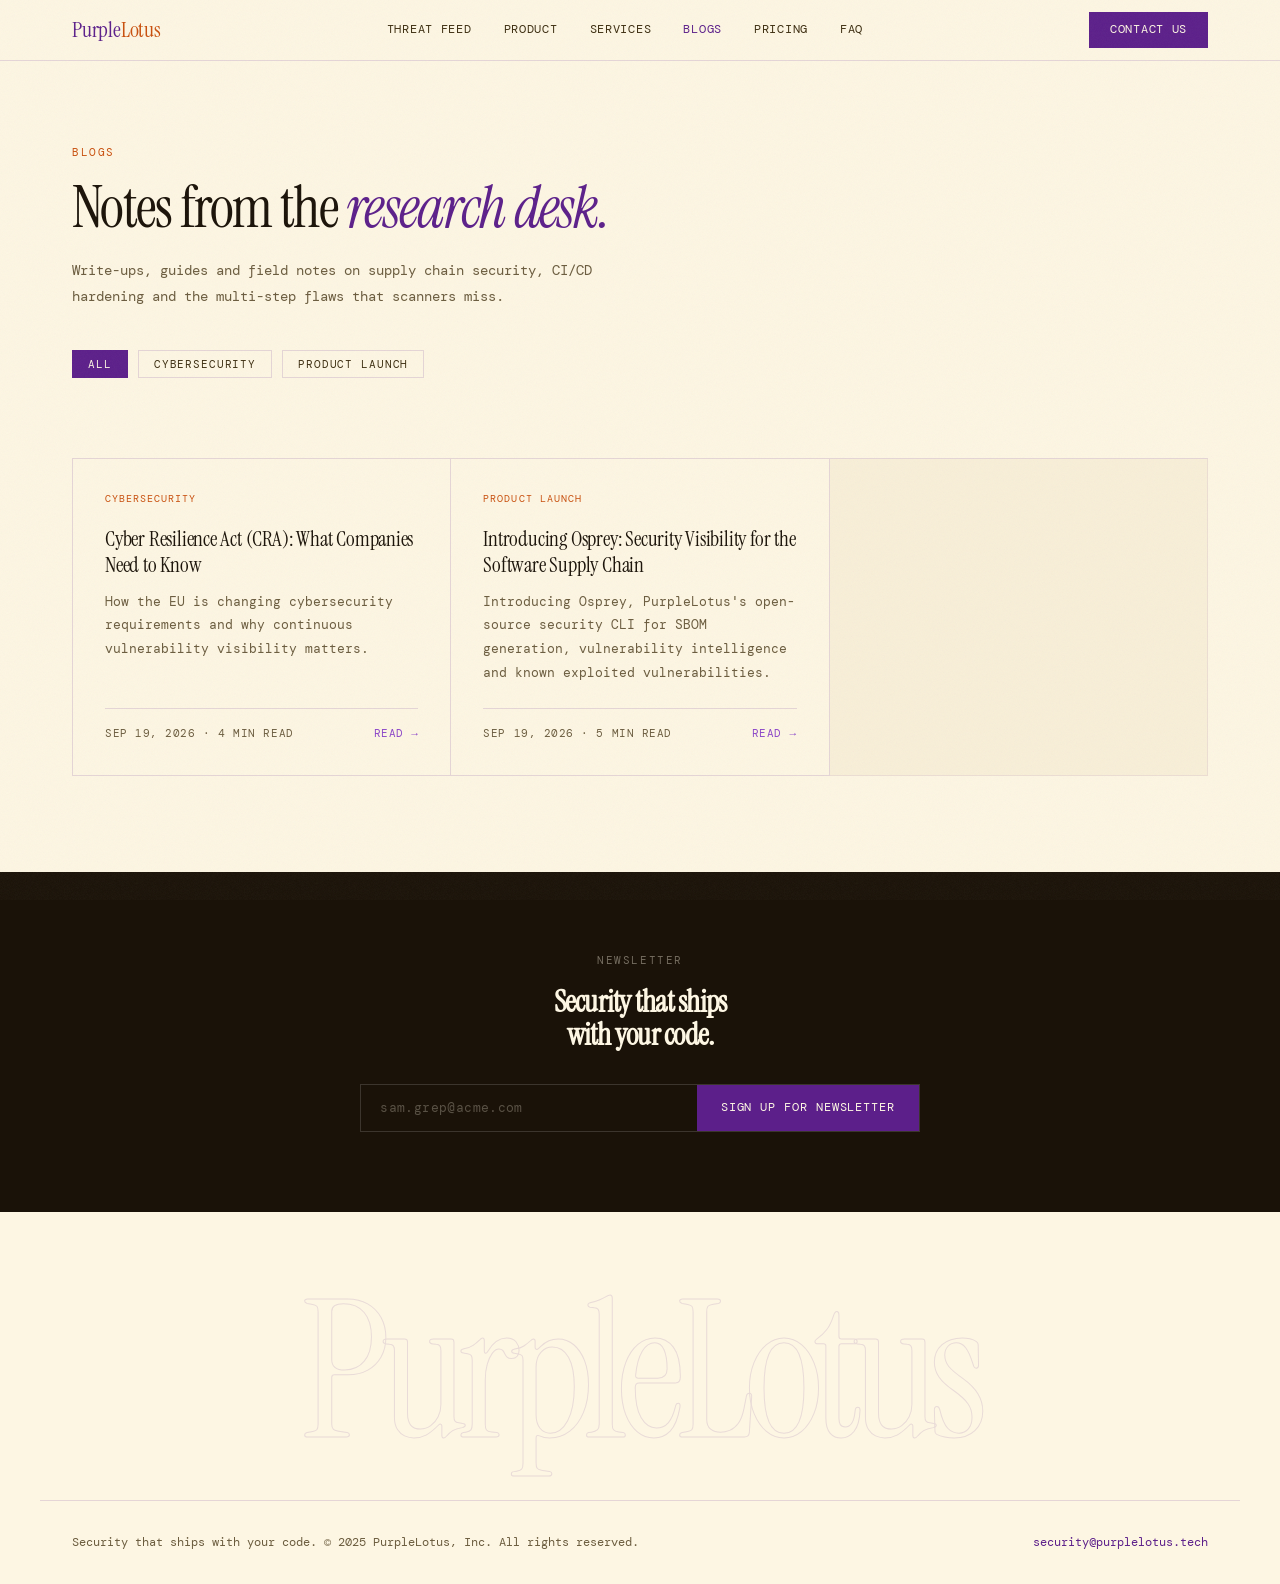
==== commit f3f237b2: "Make site responsive across phones, tablets and desktop Add a shared responsive.css and a hamburger " ====
--- a/blogs.html
+++ b/blogs.html
@@ -117,6 +117,7 @@
 .page-hero { padding-top: 6.5rem; }
 }
 </style>
+<link rel="stylesheet" href="responsive.css">
 </head>
 <body>
 
@@ -124,7 +125,7 @@
 <header>
 <div class="header-inner">
 <a href="/" class="logo">Purple<span>Lotus</span></a>
-<nav>
+<nav id="site-nav">
 <a href="/threat-feed">Threat Feed</a>
 <a href="/#product">Product</a>
 <a href="/#services">Services</a>
@@ -133,6 +134,7 @@
 <a href="/#faq">FAQ</a>
 </nav>
 <a href="mailto:security@purplelotus.tech" class="btn-primary">Contact Us</a>
+<button type="button" class="nav-toggle" aria-label="Open menu" aria-expanded="false" aria-controls="site-nav"><span></span><span></span><span></span></button>
 </div>
 </header>
 
@@ -233,5 +235,6 @@
   });
 })();
 </script>
+<script src="nav.js"></script>
 </body>
 </html>
--- a/responsive.css
+++ b/responsive.css
@@ -0,0 +1,163 @@
+/* Shared responsive layer — loaded after each page's own styles.
+   Breakpoints: 1024 (tablet), 960 (nav collapses), 768 (single column), 480 (small phones). */
+
+html { scroll-padding-top: 72px; -webkit-text-size-adjust: 100%; }
+img, svg, video { max-width: 100%; }
+
+/* HAMBURGER (hidden on desktop) */
+.nav-toggle {
+  display: none; flex-direction: column; justify-content: center; gap: 5px;
+  width: 40px; height: 40px; padding: 0 9px; margin-left: 0.75rem;
+  background: none; border: 1px solid var(--border); cursor: pointer; flex-shrink: 0;
+}
+.nav-toggle span { display: block; height: 1.5px; background: var(--ink); transition: transform 0.25s, opacity 0.2s; }
+header.nav-open .nav-toggle span:nth-child(1) { transform: translateY(6.5px) rotate(45deg); }
+header.nav-open .nav-toggle span:nth-child(2) { opacity: 0; }
+header.nav-open .nav-toggle span:nth-child(3) { transform: translateY(-6.5px) rotate(-45deg); }
+
+/* OSPREY INSTALL BOX (index) */
+.install-box { margin-top: 4rem; padding: 3rem; border: 1px solid var(--purple); background: var(--ink); text-align: center; }
+.install-box h3 { font-family: 'Instrument Serif', serif; font-size: 1.8rem; color: var(--cream); margin-bottom: 1rem; }
+.install-box > p { font-size: 0.88rem; color: rgba(253,246,227,0.65); margin: 0 auto 2rem; max-width: 600px; }
+.install-box .install-cmd { background: rgba(0,0,0,0.3); padding: 1.5rem; border: 1px solid var(--purple-light); margin: 0 auto 1.5rem; max-width: 700px; text-align: left; }
+.install-box code { font-family: 'DM Mono', monospace; font-size: 0.85rem; color: var(--cream); display: block; overflow-x: auto; user-select: all; }
+.install-box .install-req { font-size: 0.75rem; color: rgba(253,246,227,0.45); margin-bottom: 1rem; }
+.install-box .install-actions { display: flex; gap: 1rem; justify-content: center; flex-wrap: wrap; }
+.install-box .install-actions a { font-family: 'DM Mono', monospace; font-size: 0.75rem; letter-spacing: 0.06em; text-transform: uppercase; color: var(--cream); padding: 0.75rem 1.5rem; text-decoration: none; transition: background 0.2s, border-color 0.2s; }
+.install-box .install-actions .ia-primary { background: var(--purple); border: 1px solid var(--purple); }
+.install-box .install-actions .ia-primary:hover { background: var(--purple-light); border-color: var(--purple-light); }
+.install-box .install-actions .ia-ghost { border: 1px solid var(--cream); }
+.install-box .install-actions .ia-ghost:hover { border-color: #c8a0e8; color: #c8a0e8; }
+
+/* "View full feed" link — only shown when the homepage feed is truncated (phones) */
+.feed-more { display: none; }
+
+/* ───────── TABLET ───────── */
+@media (max-width: 1024px) {
+  .backed-grid { grid-template-columns: repeat(2, 1fr); }
+  .why-grid { gap: 3rem; }
+  .product-hero-grid { gap: 2.5rem; }
+  .feature-card, .service-card { padding: 1.75rem; }
+}
+
+/* ───────── NAV COLLAPSE ───────── */
+@media (max-width: 960px) {
+  .header-inner { padding: 0 1.25rem; }
+  .header-inner > .btn-primary { margin-left: auto; }
+  .nav-toggle { display: inline-flex; }
+
+  nav {
+    display: none; position: absolute; top: 100%; left: 0; right: 0;
+    flex-direction: column; align-items: stretch; gap: 0;
+    background: var(--cream); border-bottom: 1px solid var(--border);
+    box-shadow: 0 18px 40px rgba(26,18,8,0.12);
+    padding: 0.25rem 1.25rem 1.25rem;
+    max-height: calc(100vh - 60px); max-height: calc(100dvh - 60px); overflow-y: auto;
+  }
+  header.nav-open nav { display: flex; }
+  nav > a { padding: 1rem 0; border-bottom: 1px solid var(--border); font-size: 0.8rem; }
+
+  /* Products dropdown becomes an always-open group inside the menu */
+  .nav-dropdown { border-bottom: 1px solid var(--border); padding: 1rem 0 0.75rem; }
+  .dropdown-toggle { font-size: 0.8rem; pointer-events: none; }
+  .dropdown-caret { display: none; }
+  .dropdown-menu, .nav-dropdown:hover .dropdown-menu {
+    position: static; opacity: 1; visibility: visible; transform: none;
+    min-width: 0; padding-top: 0.75rem; transition: none;
+  }
+  .dropdown-menu-inner { box-shadow: none; }
+}
+
+/* ───────── PHONE ───────── */
+@media (max-width: 768px) {
+  /* Spacing */
+  .section { padding: 4rem 1.25rem; }
+  .hero { min-height: auto; padding: 5.5rem 1.25rem 3rem; }
+  .backed-inner { padding: 2rem 1.25rem; }
+  .backed-grid { grid-template-columns: 1fr; }
+  .feed-inner, .product-inner { padding: 4rem 1.25rem; }
+  .digest-inner { padding: 3.5rem 1.25rem; }
+  .digest-body { padding: 0.75rem 1.25rem; }
+  .page-hero { padding: 6.5rem 1.25rem 1rem; }
+  .blog-section { padding: 0 1.25rem 4rem; }
+  .post { padding: 6.5rem 1.25rem 3.5rem; }
+  .feed-page-intro { padding: 6.5rem 1.25rem 1.5rem; }
+  .newsletter-section { padding: 3.5rem 1.25rem; }
+  .wordmark-section { padding: 2.5rem 1rem 1rem; }
+
+  .stat-row { grid-template-columns: repeat(3, 1fr); gap: 0.75rem; }
+  .stat-block { padding: 1rem 0.5rem; }
+  .stat-num { font-size: 1.8rem; }
+
+  .services-grid, .feature-grid { border-bottom: none; }
+  .service-card, .feature-card { padding: 1.5rem; }
+  .sw-card { padding: 1.5rem; }
+  .pricing-card { padding: 2rem 1.5rem; }
+  .blog-card { padding: 1.5rem; }
+  .faq-item.open .faq-a { max-height: 600px; }
+
+  .install-box { margin-top: 2.5rem; padding: 2rem 1.25rem; }
+  .install-box .install-cmd { padding: 1rem; }
+  .install-box code { white-space: pre-wrap; word-break: break-all; font-size: 0.8rem; }
+
+  .feed-disclaimer, .digest-disclaimer { flex-direction: column; gap: 0.4rem; }
+  .post-body { overflow-wrap: break-word; }
+  .post-body blockquote { padding: 1rem 1.1rem; }
+  .post-body pre { margin-left: -1.25rem; margin-right: -1.25rem; padding: 1rem 1.25rem; }
+
+  footer { flex-direction: column; gap: 0.6rem; text-align: center; padding: 1.5rem 1.25rem; }
+
+  /* Threat feed table → stacked cards */
+  .feed-table-wrap { overflow-x: visible; }
+  table.feed-table { min-width: 0; }
+  table.feed-table thead { display: none; }
+  table.feed-table, table.feed-table tbody, table.feed-table tr, table.feed-table td { display: block; width: 100%; }
+  table.feed-table tbody tr { padding: 1.1rem 1.1rem 0.8rem; border-bottom: 1px solid rgba(255,255,255,0.1); }
+  table.feed-table tbody tr:last-child { border-bottom: none; }
+  table.feed-table tbody td {
+    display: flex; justify-content: space-between; align-items: baseline; gap: 1rem;
+    padding: 0.4rem 0; border-bottom: none; text-align: right;
+  }
+  table.feed-table tbody td::before {
+    content: attr(data-label); flex-shrink: 0; text-align: left;
+    font-size: 0.62rem; letter-spacing: 0.09em; text-transform: uppercase; color: rgba(253,246,227,0.4);
+  }
+  table.feed-table tbody td > * { overflow-wrap: anywhere; }
+  table.feed-table tbody td:first-child { display: block; text-align: left; padding: 0 0 0.6rem; }
+  table.feed-table tbody td:first-child::before,
+  table.feed-table tbody td[colspan]::before { content: none; }
+  table.feed-table tbody td[colspan] { display: block; text-align: center; }
+  .feed-summary { max-width: none; }
+
+  /* Homepage: show only the latest advisories, link to the full page */
+  .feed-preview tbody tr:nth-child(n+9) { display: none; }
+  .feed-more {
+    display: block; margin-top: 1rem; padding: 0.9rem; text-align: center;
+    border: 1px solid rgba(200,160,232,0.4); color: #c8a0e8; text-decoration: none;
+    font-size: 0.72rem; letter-spacing: 0.08em; text-transform: uppercase;
+  }
+}
+
+/* ───────── SMALL PHONE ───────── */
+@media (max-width: 480px) {
+  body { font-size: 14px; }
+  .header-inner > .btn-primary { padding: 0.5rem 0.85rem; font-size: 0.68rem; }
+  .logo { font-size: 1.2rem; }
+
+  .hero-cta > a { flex: 1 1 auto; text-align: center; }
+  .stat-row { grid-template-columns: 1fr; }
+
+  .newsletter-form { flex-direction: column; }
+  .newsletter-form input { font-size: 16px; text-align: center; border-bottom: 1px solid rgba(255,255,255,0.15); }
+  .newsletter-form button { padding: 1rem; }
+
+  .pricing-badge { right: 1rem; }
+  .price-amount { font-size: 2.8rem; }
+  .blog-meta { flex-wrap: wrap; gap: 0.4rem 1rem; }
+  .install-box .install-actions a { flex: 1 1 100%; text-align: center; }
+}
+
+/* Prevent iOS zoom-on-focus for any text input */
+@media (max-width: 768px) {
+  input[type="email"], input[type="text"], input[type="search"] { font-size: 16px; }
+}
